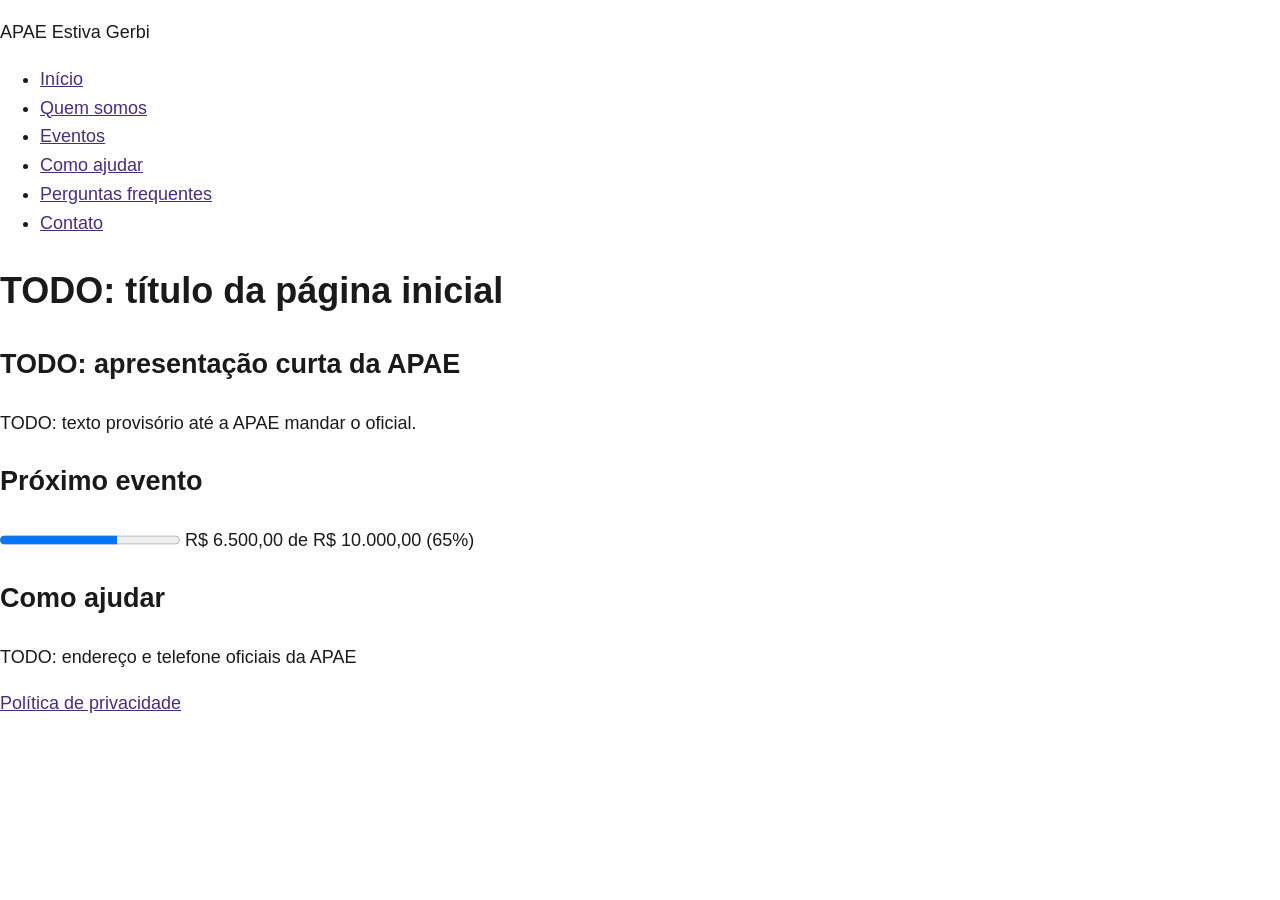
==== index.html @ 8faa41a1 "chore: cria esqueleto do site da APAE" ====
<!DOCTYPE html>
<!-- lang="pt-BR": diz ao navegador e ao leitor de tela que o texto está em português -->
<html lang="pt-BR">
<head>
  <meta charset="UTF-8">
  <!-- Faz o site se ajustar à largura do celular, em vez de aparecer "encolhido" -->
  <meta name="viewport" content="width=device-width, initial-scale=1.0">
  <title>APAE Estiva Gerbi</title>
  <meta name="description" content="Conheça a APAE de Estiva Gerbi, nossos eventos e como ajudar.">
  <link rel="stylesheet" href="css/estilo.css">
</head>
<body>
  <!-- header: topo do site, igual em todas as páginas -->
  <header>
    <!-- TODO: logo da APAE (só depois que a APAE autorizar o uso). Toda imagem precisa de alt. -->
    <p class="nome-site">APAE Estiva Gerbi</p>

    <!-- nav: menu principal. aria-label diz ao leitor de tela que menu é este -->
    <nav aria-label="Menu principal">
      <ul>
        <li><a href="index.html">Início</a></li>
        <li><a href="quem-somos.html">Quem somos</a></li>
        <li><a href="eventos.html">Eventos</a></li>
        <li><a href="como-ajudar.html">Como ajudar</a></li>
        <li><a href="perguntas-frequentes.html">Perguntas frequentes</a></li>
        <li><a href="contato.html">Contato</a></li>
      </ul>
    </nav>
  </header>

  <!-- main: o conteúdo principal da página (só pode existir um por página) -->
  <main>
    <!-- h1: o título principal. Só um por página; depois vêm h2, h3, em ordem -->
    <h1>TODO: título da página inicial</h1>

    <section>
      <h2>TODO: apresentação curta da APAE</h2>
      <p>TODO: texto provisório até a APAE mandar o oficial.</p>
    </section>

    <section>
      <h2>Próximo evento</h2>
      <!-- TODO: nome, data e local do próximo evento -->

      <!-- Barra de meta (RF047). <progress> desenha a barra sem JavaScript.
           O texto ao lado repete os valores para leitores de tela.
           Use valores FICTÍCIOS até a APAE passar uma meta real. -->
      <p>
        <progress value="6500" max="10000">65%</progress>
        R$ 6.500,00 de R$ 10.000,00 (65%)
      </p>
    </section>

    <section>
      <h2>Como ajudar</h2>
      <!-- TODO: botão grande para a página "Como ajudar" -->
    </section>
  </main>

  <!-- footer: rodapé, igual em todas as páginas -->
  <footer>
    <p>TODO: endereço e telefone oficiais da APAE</p>
    <p><a href="privacidade.html">Política de privacidade</a></p>
  </footer>

  <!-- defer: o script só roda depois que o HTML foi todo carregado -->
  <script src="js/principal.js" defer></script>
</body>
</html>
---- css/estilo.css ----
/* Estilo base do site da APAE.
   Pensado para idosos: letra grande, bom contraste e botões fáceis de tocar. */

/* Variáveis: definidas uma vez e usadas no arquivo todo.
   Para trocar uma cor, basta mudar aqui. */
:root {
  --cor-texto: #1a1a1a;     /* quase preto: contraste alto sobre o branco */
  --cor-fundo: #ffffff;
  --cor-destaque: #4a2c7a;  /* TODO: trocar pela cor oficial da APAE e conferir o contraste no Lighthouse */
  --letra-base: 18px;       /* nunca menos de 16 px em nenhum texto */
}

/* box-sizing: o tamanho de um elemento passa a incluir a borda e o espaçamento interno,
   o que torna as larguras mais previsíveis */
* {
  box-sizing: border-box;
}

body {
  margin: 0;
  font-family: Arial, Helvetica, sans-serif;
  font-size: var(--letra-base);
  line-height: 1.6;          /* espaço entre as linhas facilita a leitura */
  color: var(--cor-texto);
  background: var(--cor-fundo);
}

a {
  color: var(--cor-destaque);
}

/* Foco visível: quem navega só pelo teclado (Tab) precisa ver onde está */
a:focus-visible,
button:focus-visible {
  outline: 3px solid var(--cor-destaque);
  outline-offset: 2px;
}

/* Botões com pelo menos 48 px de altura: fáceis de tocar no celular */
button,
.botao {
  min-height: 48px;
  padding: 12px 20px;
  font-size: var(--letra-base);
}

/* TODO: estilos do header, do menu, das seções e do footer */
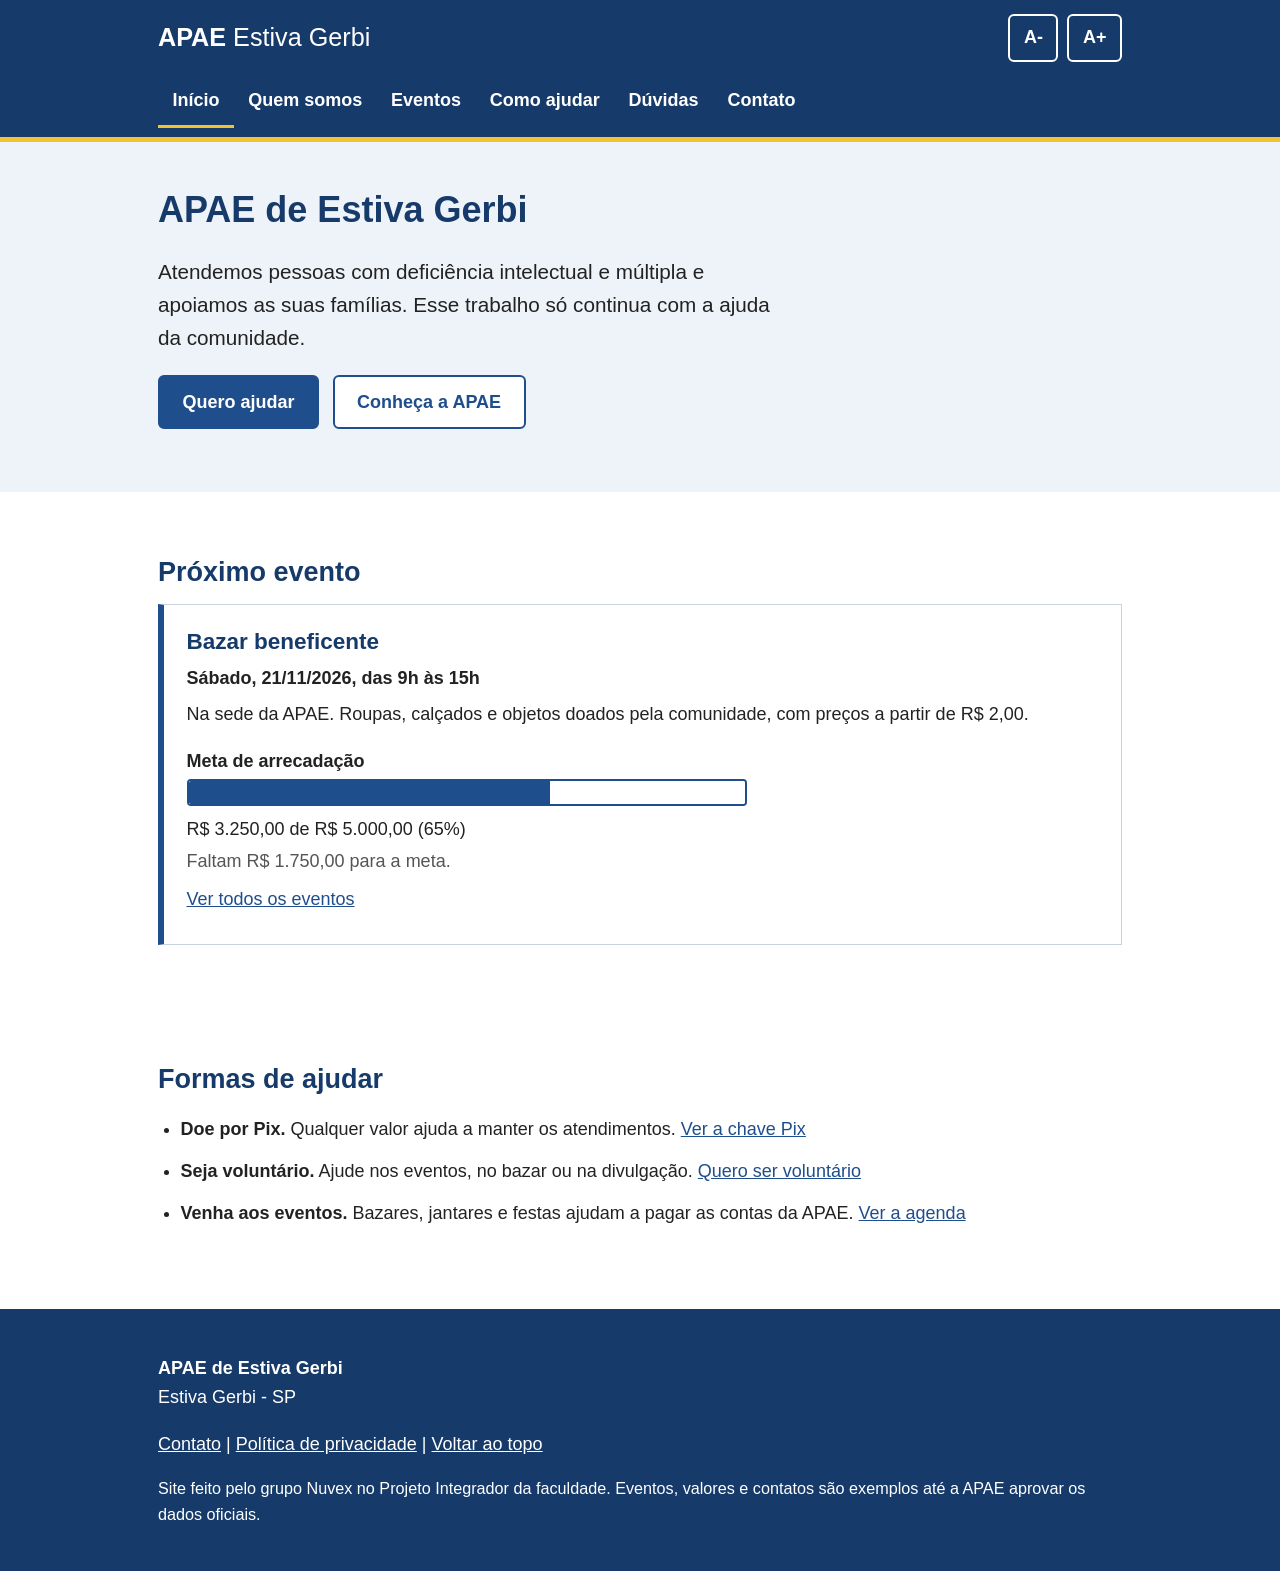
==== commit a3840a8c: "feat: cria páginas do site da APAE com barra de meta, Pix e voluntário" ====
--- a/index.html
+++ b/index.html
@@ -1,69 +1,86 @@
 <!DOCTYPE html>
-<!-- lang="pt-BR": diz ao navegador e ao leitor de tela que o texto está em português -->
 <html lang="pt-BR">
 <head>
   <meta charset="UTF-8">
-  <!-- Faz o site se ajustar à largura do celular, em vez de aparecer "encolhido" -->
   <meta name="viewport" content="width=device-width, initial-scale=1.0">
   <title>APAE Estiva Gerbi</title>
-  <meta name="description" content="Conheça a APAE de Estiva Gerbi, nossos eventos e como ajudar.">
+  <meta name="description" content="APAE de Estiva Gerbi: conheça o nosso trabalho, os próximos eventos e como ajudar.">
   <link rel="stylesheet" href="css/estilo.css">
 </head>
 <body>
-  <!-- header: topo do site, igual em todas as páginas -->
-  <header>
-    <!-- TODO: logo da APAE (só depois que a APAE autorizar o uso). Toda imagem precisa de alt. -->
-    <p class="nome-site">APAE Estiva Gerbi</p>
+  <a class="pular" href="#conteudo">Pular para o conteúdo</a>
 
-    <!-- nav: menu principal. aria-label diz ao leitor de tela que menu é este -->
+  <header class="topo" id="topo">
+    <div class="topo-linha">
+      <a class="nome-site" href="index.html">APAE <span>Estiva Gerbi</span></a>
+
+      <!-- Só aparecem se o JavaScript estiver funcionando -->
+      <div class="letra" id="controle-letra" hidden>
+        <button type="button" id="diminuir-letra" aria-label="Diminuir a letra">A-</button>
+        <button type="button" id="aumentar-letra" aria-label="Aumentar a letra">A+</button>
+      </div>
+      <button type="button" class="botao-menu" id="botao-menu" aria-expanded="false" aria-controls="menu" hidden>Menu</button>
+    </div>
+
     <nav aria-label="Menu principal">
-      <ul>
-        <li><a href="index.html">Início</a></li>
+      <ul class="menu" id="menu">
+        <li><a href="index.html" aria-current="page">Início</a></li>
         <li><a href="quem-somos.html">Quem somos</a></li>
         <li><a href="eventos.html">Eventos</a></li>
         <li><a href="como-ajudar.html">Como ajudar</a></li>
-        <li><a href="perguntas-frequentes.html">Perguntas frequentes</a></li>
+        <li><a href="perguntas-frequentes.html">Dúvidas</a></li>
         <li><a href="contato.html">Contato</a></li>
       </ul>
     </nav>
   </header>
 
-  <!-- main: o conteúdo principal da página (só pode existir um por página) -->
-  <main>
-    <!-- h1: o título principal. Só um por página; depois vêm h2, h3, em ordem -->
-    <h1>TODO: título da página inicial</h1>
-
-    <section>
-      <h2>TODO: apresentação curta da APAE</h2>
-      <p>TODO: texto provisório até a APAE mandar o oficial.</p>
+  <main id="conteudo">
+    <section class="abertura">
+      <div class="conteiner">
+        <h1>APAE de Estiva Gerbi</h1>
+        <p class="chamada">Atendemos pessoas com deficiência intelectual e múltipla e apoiamos as suas famílias. Esse trabalho só continua com a ajuda da comunidade.</p>
+        <p class="botoes">
+          <a class="botao" href="como-ajudar.html">Quero ajudar</a>
+          <a class="botao botao-claro" href="quem-somos.html">Conheça a APAE</a>
+        </p>
+      </div>
     </section>
 
-    <section>
+    <section class="conteiner secao">
       <h2>Próximo evento</h2>
-      <!-- TODO: nome, data e local do próximo evento -->
-
-      <!-- Barra de meta (RF047). <progress> desenha a barra sem JavaScript.
-           O texto ao lado repete os valores para leitores de tela.
-           Use valores FICTÍCIOS até a APAE passar uma meta real. -->
-      <p>
-        <progress value="6500" max="10000">65%</progress>
-        R$ 6.500,00 de R$ 10.000,00 (65%)
-      </p>
+      <article class="evento">
+        <h3>Bazar beneficente</h3>
+        <p class="evento-data">Sábado, 21/11/2026, das 9h às 15h</p>
+        <p>Na sede da APAE. Roupas, calçados e objetos doados pela comunidade, com preços a partir de R$ 2,00.</p>
+        <div class="meta" data-arrecadado="325000" data-meta="500000">
+          <p class="meta-titulo">Meta de arrecadação</p>
+          <progress value="3250" max="5000" aria-label="Arrecadação: Bazar beneficente">65%</progress>
+          <p class="meta-texto">R$ 3.250,00 de R$ 5.000,00 (65%)</p>
+          <p class="meta-falta">Faltam R$ 1.750,00 para a meta.</p>
+        </div>
+        <p><a href="eventos.html">Ver todos os eventos</a></p>
+      </article>
     </section>
 
-    <section>
-      <h2>Como ajudar</h2>
-      <!-- TODO: botão grande para a página "Como ajudar" -->
+    <section class="conteiner secao">
+      <h2>Formas de ajudar</h2>
+      <ul class="lista-ajuda">
+        <li><strong>Doe por Pix.</strong> Qualquer valor ajuda a manter os atendimentos. <a href="como-ajudar.html#pix">Ver a chave Pix</a></li>
+        <li><strong>Seja voluntário.</strong> Ajude nos eventos, no bazar ou na divulgação. <a href="como-ajudar.html#voluntario">Quero ser voluntário</a></li>
+        <li><strong>Venha aos eventos.</strong> Bazares, jantares e festas ajudam a pagar as contas da APAE. <a href="eventos.html">Ver a agenda</a></li>
+      </ul>
     </section>
   </main>
 
-  <!-- footer: rodapé, igual em todas as páginas -->
-  <footer>
-    <p>TODO: endereço e telefone oficiais da APAE</p>
-    <p><a href="privacidade.html">Política de privacidade</a></p>
+  <footer class="rodape">
+    <div class="conteiner">
+      <p><strong>APAE de Estiva Gerbi</strong><br>Estiva Gerbi - SP</p>
+      <p><a href="contato.html">Contato</a> | <a href="privacidade.html">Política de privacidade</a> | <a href="#topo">Voltar ao topo</a></p>
+      <p class="pequeno">Site feito pelo grupo Nuvex no Projeto Integrador da faculdade. Eventos, valores e contatos são exemplos até a APAE aprovar os dados oficiais.</p>
+    </div>
   </footer>
 
-  <!-- defer: o script só roda depois que o HTML foi todo carregado -->
   <script src="js/principal.js" defer></script>
+  <script src="js/eventos.js" defer></script>
 </body>
 </html>
--- a/css/estilo.css
+++ b/css/estilo.css
@@ -1,47 +1,517 @@
-/* Estilo base do site da APAE.
-   Pensado para idosos: letra grande, bom contraste e botões fáceis de tocar. */
-
-/* Variáveis: definidas uma vez e usadas no arquivo todo.
-   Para trocar uma cor, basta mudar aqui. */
+/* Estilo do site da APAE.
+   Público com muitos idosos: letra grande, bom contraste e botões fáceis de tocar. */
+
 :root {
-  --cor-texto: #1a1a1a;     /* quase preto: contraste alto sobre o branco */
-  --cor-fundo: #ffffff;
-  --cor-destaque: #4a2c7a;  /* TODO: trocar pela cor oficial da APAE e conferir o contraste no Lighthouse */
-  --letra-base: 18px;       /* nunca menos de 16 px em nenhum texto */
-}
-
-/* box-sizing: o tamanho de um elemento passa a incluir a borda e o espaçamento interno,
-   o que torna as larguras mais previsíveis */
+  --texto: #222;
+  --texto-suave: #555;
+  --fundo: #fff;
+  --fundo-claro: #eef3f9;
+  --azul: #1f4e8c;
+  --azul-escuro: #163a69;
+  --amarelo: #f2c230;
+  --verde: #2e7d32;
+  --vermelho: #b3261e;
+  --borda: #c9d3e0;
+}
+
+/* Sem isso, display: flex/block do CSS ganharia do atributo hidden */
+[hidden] {
+  display: none !important;
+}
+
 * {
   box-sizing: border-box;
+}
+
+/* 112,5% = 18px. Os botões A+ e A- mudam esse valor e tudo em rem acompanha */
+html {
+  font-size: 112.5%;
 }
 
 body {
   margin: 0;
   font-family: Arial, Helvetica, sans-serif;
-  font-size: var(--letra-base);
-  line-height: 1.6;          /* espaço entre as linhas facilita a leitura */
-  color: var(--cor-texto);
-  background: var(--cor-fundo);
+  font-size: 1rem;
+  line-height: 1.6;
+  color: var(--texto);
+  background: var(--fundo);
+}
+
+h1,
+h2,
+h3 {
+  line-height: 1.3;
+  color: var(--azul-escuro);
+}
+
+h1 {
+  font-size: 2rem;
+  margin: 0 0 1rem;
+}
+
+h2 {
+  font-size: 1.5rem;
+  margin: 2rem 0 0.75rem;
+}
+
+h3 {
+  font-size: 1.25rem;
+  margin: 0 0 0.25rem;
 }
 
 a {
-  color: var(--cor-destaque);
-}
-
-/* Foco visível: quem navega só pelo teclado (Tab) precisa ver onde está */
+  color: var(--azul);
+}
+
+a:hover {
+  color: var(--azul-escuro);
+}
+
+/* Contorno para quem navega pelo teclado (Tab) */
 a:focus-visible,
-button:focus-visible {
-  outline: 3px solid var(--cor-destaque);
+button:focus-visible,
+input:focus-visible,
+select:focus-visible,
+textarea:focus-visible,
+summary:focus-visible {
+  outline: 3px solid var(--azul);
   outline-offset: 2px;
 }
 
-/* Botões com pelo menos 48 px de altura: fáceis de tocar no celular */
-button,
+.conteiner {
+  max-width: 1000px;
+  margin: 0 auto;
+  padding: 0 1rem;
+}
+
+.secao {
+  padding-top: 1.5rem;
+  padding-bottom: 1.5rem;
+}
+
+/* Deixa o texto corrido numa largura confortável de ler */
+.texto {
+  max-width: 760px;
+}
+
+/* Link "Pular para o conteúdo": fica escondido até receber o foco do teclado */
+.pular {
+  position: absolute;
+  left: -9999px;
+}
+
+.pular:focus {
+  left: 1rem;
+  top: 1rem;
+  z-index: 10;
+  padding: 0.5rem 1rem;
+  background: var(--fundo);
+}
+
+/* ---------- Topo e menu ---------- */
+
+.topo {
+  background: var(--azul-escuro);
+  border-bottom: 5px solid var(--amarelo);
+}
+
+.topo-linha {
+  display: flex;
+  flex-wrap: wrap;
+  align-items: center;
+  gap: 0.5rem;
+  max-width: 1000px;
+  margin: 0 auto;
+  padding: 0.75rem 1rem;
+}
+
+.nome-site {
+  margin-right: auto;
+  font-size: 1.4rem;
+  font-weight: bold;
+  color: #fff;
+  text-decoration: none;
+}
+
+.nome-site span {
+  font-weight: normal;
+}
+
+.nome-site:hover {
+  color: #fff;
+}
+
+.letra {
+  display: flex;
+  gap: 0.5rem;
+}
+
+.letra button,
+.botao-menu {
+  min-width: 48px;
+  min-height: 48px;
+  padding: 0.25rem 0.75rem;
+  font-family: inherit;
+  font-size: 1rem;
+  font-weight: bold;
+  color: #fff;
+  background: transparent;
+  border: 2px solid #fff;
+  border-radius: 6px;
+  cursor: pointer;
+}
+
+.letra button:disabled {
+  opacity: 0.5;
+  cursor: default;
+}
+
+.topo button:focus-visible,
+.topo a:focus-visible {
+  outline-color: var(--amarelo);
+}
+
+.menu {
+  display: flex;
+  flex-wrap: wrap;
+  max-width: 1000px;
+  margin: 0 auto;
+  padding: 0 1rem 0.5rem;
+  list-style: none;
+}
+
+.menu a {
+  display: block;
+  padding: 0.6rem 0.8rem;
+  color: #fff;
+  font-weight: bold;
+  text-decoration: none;
+  border-bottom: 3px solid transparent;
+}
+
+.menu a:hover {
+  border-bottom-color: #fff;
+}
+
+.menu a[aria-current="page"] {
+  border-bottom-color: var(--amarelo);
+}
+
+/* No celular o menu vira uma lista que abre no botão "Menu".
+   A classe .js só existe se o JavaScript rodou; sem JS o menu fica sempre aberto. */
+@media (max-width: 760px) {
+  /* nome numa linha; A-, A+ e Menu na linha de baixo */
+  .nome-site {
+    flex-basis: 100%;
+  }
+
+  .botao-menu {
+    margin-left: auto;
+  }
+
+  .js .menu {
+    display: none;
+    flex-direction: column;
+  }
+
+  .js .menu.aberto {
+    display: flex;
+  }
+}
+
+@media (min-width: 761px) {
+  .botao-menu {
+    display: none !important;
+  }
+}
+
+/* ---------- Página inicial ---------- */
+
+.abertura {
+  padding: 2.5rem 0;
+  background: var(--fundo-claro);
+}
+
+.chamada {
+  max-width: 640px;
+  font-size: 1.15rem;
+}
+
+.botoes {
+  display: flex;
+  flex-wrap: wrap;
+  gap: 0.75rem;
+}
+
+.lista-ajuda {
+  padding-left: 1.25rem;
+}
+
+.lista-ajuda li {
+  margin-bottom: 0.75rem;
+}
+
+/* ---------- Botões ---------- */
+
 .botao {
+  display: inline-block;
   min-height: 48px;
-  padding: 12px 20px;
-  font-size: var(--letra-base);
-}
-
-/* TODO: estilos do header, do menu, das seções e do footer */
+  padding: 0.6rem 1.25rem;
+  font-family: inherit;
+  font-size: 1rem;
+  font-weight: bold;
+  color: #fff;
+  text-decoration: none;
+  background: var(--azul);
+  border: 2px solid var(--azul);
+  border-radius: 6px;
+  cursor: pointer;
+}
+
+.botao:hover {
+  color: #fff;
+  background: var(--azul-escuro);
+}
+
+.botao-claro {
+  color: var(--azul);
+  background: #fff;
+}
+
+.botao-claro:hover {
+  color: var(--azul-escuro);
+  background: #fff;
+}
+
+/* ---------- Eventos e barra de meta ---------- */
+
+.evento {
+  margin-bottom: 1.5rem;
+  padding: 1.25rem;
+  border: 1px solid var(--borda);
+  border-left: 6px solid var(--azul);
+}
+
+.evento p {
+  margin: 0.4rem 0;
+}
+
+.evento-data {
+  font-weight: bold;
+}
+
+.meta {
+  margin: 1rem 0 0.5rem;
+  max-width: 560px;
+}
+
+.meta p {
+  margin: 0.2rem 0;
+}
+
+.meta-titulo {
+  font-weight: bold;
+}
+
+.meta progress {
+  width: 100%;
+  height: 1.5rem;
+  appearance: none;
+  -webkit-appearance: none;
+  border: 2px solid var(--azul);
+  border-radius: 4px;
+  background: #fff;
+  overflow: hidden;
+}
+
+/* A barra precisa de regras separadas para Chrome/Edge (webkit) e Firefox (moz) */
+.meta progress::-webkit-progress-bar {
+  background: #fff;
+}
+
+.meta progress::-webkit-progress-value {
+  background: var(--azul);
+}
+
+.meta progress::-moz-progress-bar {
+  background: var(--azul);
+}
+
+.meta-atingida progress {
+  border-color: var(--verde);
+}
+
+.meta-atingida progress::-webkit-progress-value {
+  background: var(--verde);
+}
+
+.meta-atingida progress::-moz-progress-bar {
+  background: var(--verde);
+}
+
+.meta-falta {
+  color: var(--texto-suave);
+}
+
+.meta-atingida .meta-falta {
+  font-weight: bold;
+  color: var(--verde);
+}
+
+/* ---------- Como ajudar ---------- */
+
+.caixa-pix {
+  padding: 1rem 1.25rem;
+  background: var(--fundo-claro);
+  border-radius: 6px;
+}
+
+.caixa-pix p {
+  margin: 0.4rem 0;
+}
+
+.chave {
+  display: inline-block;
+  padding: 0.3rem 0.5rem;
+  font-size: 1rem;
+  background: #fff;
+  border: 1px solid var(--borda);
+  word-break: break-all;
+}
+
+.aviso {
+  min-height: 1.6em;
+  font-weight: bold;
+  color: var(--verde);
+}
+
+.resultado {
+  font-size: 1.15rem;
+  font-weight: bold;
+}
+
+.nota {
+  color: var(--texto-suave);
+}
+
+.em-breve {
+  padding: 0.75rem 1rem;
+  color: var(--texto-suave);
+  background: var(--fundo-claro);
+  border-left: 4px solid var(--borda);
+}
+
+/* ---------- Formulários ---------- */
+
+.formulario {
+  display: grid;
+  gap: 1rem;
+  max-width: 520px;
+  margin-bottom: 1rem;
+}
+
+.campo label,
+.campo legend {
+  display: block;
+  margin-bottom: 0.25rem;
+  font-weight: bold;
+}
+
+input[type="text"],
+select,
+textarea {
+  width: 100%;
+  min-height: 48px;
+  padding: 0.5rem 0.75rem;
+  font-family: inherit;
+  font-size: 1rem;
+  color: var(--texto);
+  background: #fff;
+  border: 2px solid #767676;
+  border-radius: 6px;
+}
+
+fieldset {
+  margin: 0;
+  padding: 0.5rem 1rem 0.75rem;
+  border: 2px solid var(--borda);
+  border-radius: 6px;
+}
+
+.campo .opcao {
+  display: flex;
+  align-items: center;
+  gap: 0.5rem;
+  min-height: 40px;
+  font-weight: normal;
+}
+
+.opcao input {
+  width: 1.2rem;
+  height: 1.2rem;
+}
+
+[aria-invalid="true"] {
+  border-color: var(--vermelho);
+}
+
+.erro {
+  margin: 0.25rem 0 0;
+  font-weight: bold;
+  color: var(--vermelho);
+}
+
+.erro:empty {
+  display: none;
+}
+
+/* ---------- Perguntas frequentes ---------- */
+
+details {
+  margin-bottom: 0.75rem;
+  padding: 0 1rem;
+  border: 1px solid var(--borda);
+  border-radius: 6px;
+}
+
+summary {
+  padding: 0.75rem 0;
+  font-weight: bold;
+  cursor: pointer;
+}
+
+details[open] summary {
+  color: var(--azul-escuro);
+}
+
+/* ---------- Contato ---------- */
+
+.contatos dt {
+  margin-top: 1rem;
+  font-weight: bold;
+}
+
+.contatos dd {
+  margin: 0;
+}
+
+/* ---------- Rodapé ---------- */
+
+.rodape {
+  margin-top: 2rem;
+  padding: 1.5rem 0;
+  color: #fff;
+  background: var(--azul-escuro);
+}
+
+.rodape a {
+  color: #fff;
+}
+
+.rodape a:focus-visible {
+  outline-color: var(--amarelo);
+}
+
+.pequeno {
+  font-size: 0.9rem;
+}
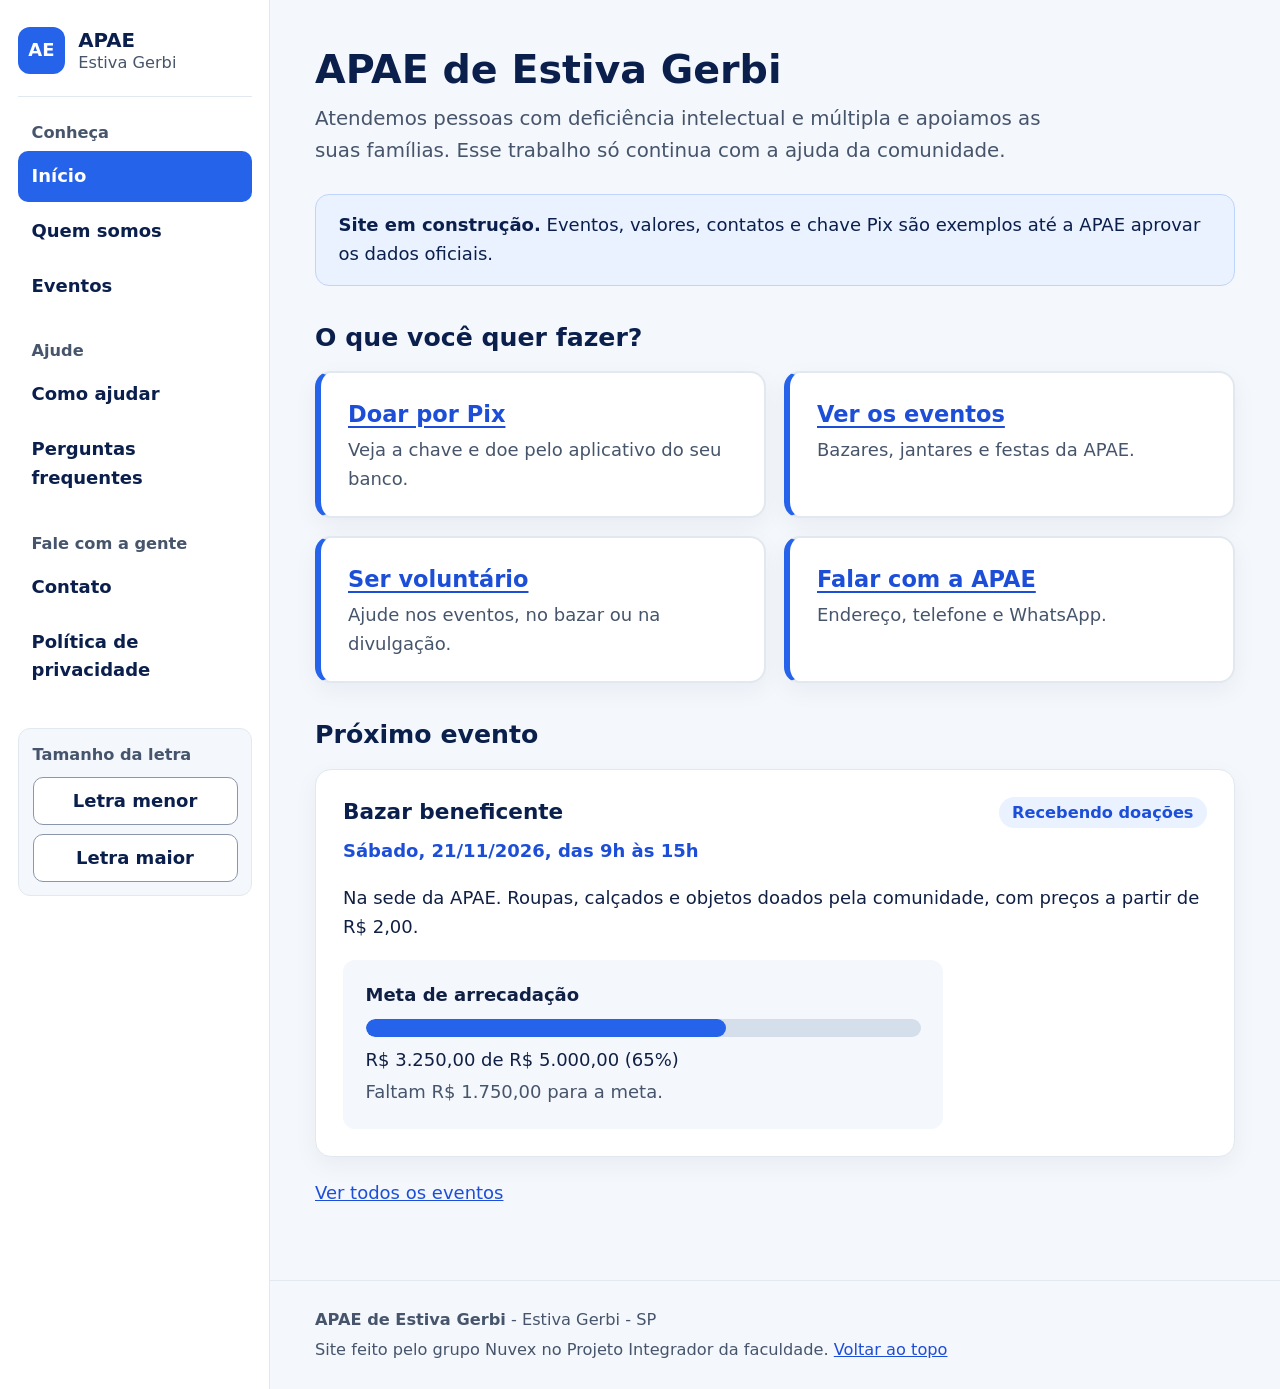
==== commit 304c1fc7: "feat: aplica visual com barra lateral e melhora a usabilidade do site - barra lateral clara com menu" ====
--- a/index.html
+++ b/index.html
@@ -7,78 +7,112 @@
   <meta name="description" content="APAE de Estiva Gerbi: conheça o nosso trabalho, os próximos eventos e como ajudar.">
   <link rel="stylesheet" href="css/estilo.css">
 </head>
-<body>
+<body id="topo">
   <a class="pular" href="#conteudo">Pular para o conteúdo</a>
 
-  <header class="topo" id="topo">
-    <div class="topo-linha">
-      <a class="nome-site" href="index.html">APAE <span>Estiva Gerbi</span></a>
+  <div class="app">
+    <aside class="barra-lateral">
+      <div class="barra-topo">
+        <a class="marca" href="index.html">
+          <span class="marca-simbolo" aria-hidden="true">AE</span>
+          <span class="marca-nome">APAE<small>Estiva Gerbi</small></span>
+        </a>
+        <button type="button" class="botao-menu" id="botao-menu" aria-expanded="false" aria-controls="menu" hidden><span class="icone-menu" aria-hidden="true"></span> Menu</button>
+      </div>
 
-      <!-- Só aparecem se o JavaScript estiver funcionando -->
-      <div class="letra" id="controle-letra" hidden>
-        <button type="button" id="diminuir-letra" aria-label="Diminuir a letra">A-</button>
-        <button type="button" id="aumentar-letra" aria-label="Aumentar a letra">A+</button>
-      </div>
-      <button type="button" class="botao-menu" id="botao-menu" aria-expanded="false" aria-controls="menu" hidden>Menu</button>
+      <nav class="menu" id="menu" aria-label="Menu principal">
+        <p class="grupo">Conheça</p>
+        <ul>
+          <li><a href="index.html" aria-current="page">Início</a></li>
+          <li><a href="quem-somos.html">Quem somos</a></li>
+          <li><a href="eventos.html">Eventos</a></li>
+        </ul>
+        <p class="grupo">Ajude</p>
+        <ul>
+          <li><a href="como-ajudar.html">Como ajudar</a></li>
+          <li><a href="perguntas-frequentes.html">Perguntas frequentes</a></li>
+        </ul>
+        <p class="grupo">Fale com a gente</p>
+        <ul>
+          <li><a href="contato.html">Contato</a></li>
+          <li><a href="privacidade.html">Política de privacidade</a></li>
+        </ul>
+
+        <!-- Só aparece se o JavaScript estiver funcionando -->
+        <div class="letra" id="controle-letra" hidden>
+          <p>Tamanho da letra</p>
+          <div>
+            <button type="button" id="diminuir-letra">Letra menor</button>
+            <button type="button" id="aumentar-letra">Letra maior</button>
+          </div>
+        </div>
+      </nav>
+    </aside>
+
+    <div class="area">
+      <main id="conteudo">
+        <h1>APAE de Estiva Gerbi</h1>
+        <p class="resumo">Atendemos pessoas com deficiência intelectual e múltipla e apoiamos as suas famílias. Esse trabalho só continua com a ajuda da comunidade.</p>
+
+        <p class="banner" role="note"><strong>Site em construção.</strong> Eventos, valores, contatos e chave Pix são exemplos até a APAE aprovar os dados oficiais.</p>
+
+        <section>
+          <h2>O que você quer fazer?</h2>
+          <!-- O cartão inteiro é o link: área grande para tocar no celular -->
+          <ul class="atalhos">
+            <li>
+              <a class="atalho" href="como-ajudar.html#pix">
+                <strong>Doar por Pix</strong>
+                <span>Veja a chave e doe pelo aplicativo do seu banco.</span>
+              </a>
+            </li>
+            <li>
+              <a class="atalho" href="eventos.html">
+                <strong>Ver os eventos</strong>
+                <span>Bazares, jantares e festas da APAE.</span>
+              </a>
+            </li>
+            <li>
+              <a class="atalho" href="como-ajudar.html#voluntario">
+                <strong>Ser voluntário</strong>
+                <span>Ajude nos eventos, no bazar ou na divulgação.</span>
+              </a>
+            </li>
+            <li>
+              <a class="atalho" href="contato.html">
+                <strong>Falar com a APAE</strong>
+                <span>Endereço, telefone e WhatsApp.</span>
+              </a>
+            </li>
+          </ul>
+        </section>
+
+        <section>
+          <h2>Próximo evento</h2>
+          <article class="cartao">
+            <div class="cartao-cabecalho">
+              <h3>Bazar beneficente</h3>
+              <span class="selo ">Recebendo doações</span>
+            </div>
+            <p class="evento-data">Sábado, 21/11/2026, das 9h às 15h</p>
+            <p>Na sede da APAE. Roupas, calçados e objetos doados pela comunidade, com preços a partir de R$ 2,00.</p>
+            <div class="meta" data-arrecadado="325000" data-meta="500000">
+              <p class="meta-titulo">Meta de arrecadação</p>
+              <progress value="3250" max="5000" aria-label="Arrecadação: Bazar beneficente">65%</progress>
+              <p class="meta-texto">R$ 3.250,00 de R$ 5.000,00 (65%)</p>
+              <p class="meta-falta">Faltam R$ 1.750,00 para a meta.</p>
+            </div>
+          </article>
+          <p><a href="eventos.html">Ver todos os eventos</a></p>
+        </section>
+      </main>
+
+      <footer class="rodape">
+        <p><strong>APAE de Estiva Gerbi</strong> - Estiva Gerbi - SP</p>
+        <p>Site feito pelo grupo Nuvex no Projeto Integrador da faculdade. <a href="#topo">Voltar ao topo</a></p>
+      </footer>
     </div>
-
-    <nav aria-label="Menu principal">
-      <ul class="menu" id="menu">
-        <li><a href="index.html" aria-current="page">Início</a></li>
-        <li><a href="quem-somos.html">Quem somos</a></li>
-        <li><a href="eventos.html">Eventos</a></li>
-        <li><a href="como-ajudar.html">Como ajudar</a></li>
-        <li><a href="perguntas-frequentes.html">Dúvidas</a></li>
-        <li><a href="contato.html">Contato</a></li>
-      </ul>
-    </nav>
-  </header>
-
-  <main id="conteudo">
-    <section class="abertura">
-      <div class="conteiner">
-        <h1>APAE de Estiva Gerbi</h1>
-        <p class="chamada">Atendemos pessoas com deficiência intelectual e múltipla e apoiamos as suas famílias. Esse trabalho só continua com a ajuda da comunidade.</p>
-        <p class="botoes">
-          <a class="botao" href="como-ajudar.html">Quero ajudar</a>
-          <a class="botao botao-claro" href="quem-somos.html">Conheça a APAE</a>
-        </p>
-      </div>
-    </section>
-
-    <section class="conteiner secao">
-      <h2>Próximo evento</h2>
-      <article class="evento">
-        <h3>Bazar beneficente</h3>
-        <p class="evento-data">Sábado, 21/11/2026, das 9h às 15h</p>
-        <p>Na sede da APAE. Roupas, calçados e objetos doados pela comunidade, com preços a partir de R$ 2,00.</p>
-        <div class="meta" data-arrecadado="325000" data-meta="500000">
-          <p class="meta-titulo">Meta de arrecadação</p>
-          <progress value="3250" max="5000" aria-label="Arrecadação: Bazar beneficente">65%</progress>
-          <p class="meta-texto">R$ 3.250,00 de R$ 5.000,00 (65%)</p>
-          <p class="meta-falta">Faltam R$ 1.750,00 para a meta.</p>
-        </div>
-        <p><a href="eventos.html">Ver todos os eventos</a></p>
-      </article>
-    </section>
-
-    <section class="conteiner secao">
-      <h2>Formas de ajudar</h2>
-      <ul class="lista-ajuda">
-        <li><strong>Doe por Pix.</strong> Qualquer valor ajuda a manter os atendimentos. <a href="como-ajudar.html#pix">Ver a chave Pix</a></li>
-        <li><strong>Seja voluntário.</strong> Ajude nos eventos, no bazar ou na divulgação. <a href="como-ajudar.html#voluntario">Quero ser voluntário</a></li>
-        <li><strong>Venha aos eventos.</strong> Bazares, jantares e festas ajudam a pagar as contas da APAE. <a href="eventos.html">Ver a agenda</a></li>
-      </ul>
-    </section>
-  </main>
-
-  <footer class="rodape">
-    <div class="conteiner">
-      <p><strong>APAE de Estiva Gerbi</strong><br>Estiva Gerbi - SP</p>
-      <p><a href="contato.html">Contato</a> | <a href="privacidade.html">Política de privacidade</a> | <a href="#topo">Voltar ao topo</a></p>
-      <p class="pequeno">Site feito pelo grupo Nuvex no Projeto Integrador da faculdade. Eventos, valores e contatos são exemplos até a APAE aprovar os dados oficiais.</p>
-    </div>
-  </footer>
+  </div>
 
   <script src="js/principal.js" defer></script>
   <script src="js/eventos.js" defer></script>
--- a/css/estilo.css
+++ b/css/estilo.css
@@ -1,17 +1,26 @@
 /* Estilo do site da APAE.
-   Público com muitos idosos: letra grande, bom contraste e botões fáceis de tocar. */
+   Layout com barra lateral clara, cartões e banner, em tons de azul.
+   Público com muitos idosos e pessoas que usam pouco a internet:
+   letra grande, bom contraste, nada em maiúsculas e áreas grandes para tocar. */
 
 :root {
-  --texto: #222;
-  --texto-suave: #555;
-  --fundo: #fff;
-  --fundo-claro: #eef3f9;
-  --azul: #1f4e8c;
-  --azul-escuro: #163a69;
-  --amarelo: #f2c230;
-  --verde: #2e7d32;
-  --vermelho: #b3261e;
-  --borda: #c9d3e0;
+  --azul: #2563eb;
+  --azul-escuro: #1d4ed8;
+  --azul-claro: #eaf2ff;
+  --azul-borda: #bfd4fb;
+  --marinho: #0b1f4d;
+  --fundo: #f4f7fc;
+  --branco: #ffffff;
+  --borda: #e2e8f0;
+  --borda-campo: #8a97ab;
+  --texto: #102044;
+  --texto-suave: #46556b;
+  --verde: #027a48;
+  --verde-fundo: #ecfdf3;
+  --vermelho: #b42318;
+  --raio: 16px;
+  --sombra: 0 8px 24px rgba(15, 23, 42, 0.05);
+  --largura-lateral: 270px;
 }
 
 /* Sem isso, display: flex/block do CSS ganharia do atributo hidden */
@@ -23,14 +32,15 @@
   box-sizing: border-box;
 }
 
-/* 112,5% = 18px. Os botões A+ e A- mudam esse valor e tudo em rem acompanha */
+/* 112,5% = 18px. Os botões "Letra maior" e "Letra menor" mudam esse valor
+   e tudo o que está em rem acompanha */
 html {
   font-size: 112.5%;
 }
 
 body {
   margin: 0;
-  font-family: Arial, Helvetica, sans-serif;
+  font-family: "Segoe UI", system-ui, -apple-system, Arial, sans-serif;
   font-size: 1rem;
   line-height: 1.6;
   color: var(--texto);
@@ -40,58 +50,37 @@
 h1,
 h2,
 h3 {
-  line-height: 1.3;
+  line-height: 1.25;
+  color: var(--marinho);
+}
+
+h1 {
+  margin: 0 0 0.5rem;
+  font-size: 2.2rem;
+}
+
+h2 {
+  margin: 2rem 0 1rem;
+  font-size: 1.4rem;
+}
+
+h3 {
+  margin: 0;
+  font-size: 1.2rem;
+}
+
+a {
   color: var(--azul-escuro);
 }
 
-h1 {
-  font-size: 2rem;
-  margin: 0 0 1rem;
-}
-
-h2 {
-  font-size: 1.5rem;
-  margin: 2rem 0 0.75rem;
-}
-
-h3 {
-  font-size: 1.25rem;
-  margin: 0 0 0.25rem;
-}
-
-a {
-  color: var(--azul);
-}
-
 a:hover {
-  color: var(--azul-escuro);
+  color: var(--marinho);
 }
 
 /* Contorno para quem navega pelo teclado (Tab) */
-a:focus-visible,
-button:focus-visible,
-input:focus-visible,
-select:focus-visible,
-textarea:focus-visible,
-summary:focus-visible {
+:focus-visible {
   outline: 3px solid var(--azul);
   outline-offset: 2px;
-}
-
-.conteiner {
-  max-width: 1000px;
-  margin: 0 auto;
-  padding: 0 1rem;
-}
-
-.secao {
-  padding-top: 1.5rem;
-  padding-bottom: 1.5rem;
-}
-
-/* Deixa o texto corrido numa largura confortável de ler */
-.texto {
-  max-width: 760px;
 }
 
 /* Link "Pular para o conteúdo": fica escondido até receber o foco do teclado */
@@ -105,150 +94,319 @@
   top: 1rem;
   z-index: 10;
   padding: 0.5rem 1rem;
+  color: #fff;
+  background: var(--marinho);
+  border-radius: 8px;
+}
+
+/* ---------- Estrutura: barra lateral + área principal ---------- */
+
+/* O fundo branco do lado esquerdo (com a linha da borda) faz a barra lateral
+   "continuar" até o fim da página, mesmo quando o conteúdo é mais comprido que a tela */
+.app {
+  display: flex;
+  min-height: 100vh;
+  background: linear-gradient(90deg,
+    var(--branco) calc(var(--largura-lateral) - 1px),
+    var(--borda) calc(var(--largura-lateral) - 1px),
+    var(--borda) var(--largura-lateral),
+    var(--fundo) var(--largura-lateral));
+}
+
+.barra-lateral {
+  display: flex;
+  flex-direction: column;
+  flex: none;
+  width: var(--largura-lateral);
+  padding: 1.5rem 1rem;
+}
+
+/* Só fica parada na tela se a tela for alta o bastante para mostrar
+   o menu inteiro. Em notebook com tela baixa, ela rola junto com a página,
+   para os botões de letra nunca ficarem escondidos. */
+@media (min-width: 901px) and (min-height: 860px) {
+  .barra-lateral {
+    position: sticky;
+    top: 0;
+    height: 100vh;
+  }
+
+  .letra {
+    margin-top: auto;
+  }
+}
+
+.area {
+  display: flex;
+  flex-direction: column;
+  flex: 1;
+  min-width: 0;
+}
+
+main {
+  flex: 1;
+  width: 100%;
+  max-width: 1150px;
+  padding: 2.5rem 2.5rem 3rem;
+}
+
+/* ---------- Barra lateral ---------- */
+
+.barra-topo {
+  display: flex;
+  align-items: center;
+  justify-content: space-between;
+  gap: 0.5rem;
+  padding-bottom: 1.25rem;
+  border-bottom: 1px solid var(--borda);
+}
+
+.marca {
+  display: flex;
+  align-items: center;
+  gap: 0.75rem;
+  color: var(--marinho);
+  text-decoration: none;
+}
+
+.marca-simbolo {
+  display: flex;
+  align-items: center;
+  justify-content: center;
+  width: 2.6rem;
+  height: 2.6rem;
+  font-weight: bold;
+  color: #fff;
+  background: var(--azul);
+  border-radius: 12px;
+}
+
+.marca-nome {
+  display: flex;
+  flex-direction: column;
+  font-size: 1.1rem;
+  font-weight: bold;
+  line-height: 1.2;
+}
+
+.marca-nome small {
+  font-size: 0.9rem;
+  font-weight: normal;
+  color: var(--texto-suave);
+}
+
+.menu {
+  display: flex;
+  flex-direction: column;
+  flex: 1;
+}
+
+.menu .grupo {
+  margin: 1.25rem 0.75rem 0.3rem;
+  font-size: 0.9rem;
+  font-weight: bold;
+  color: var(--texto-suave);
+}
+
+.menu ul {
+  margin: 0;
+  padding: 0;
+  list-style: none;
+}
+
+.menu a {
+  display: block;
+  margin-bottom: 0.25rem;
+  padding: 0.6rem 0.75rem;
+  font-weight: 600;
+  color: var(--marinho);
+  text-decoration: none;
+  border-radius: 10px;
+}
+
+.menu a:hover {
+  background: var(--azul-claro);
+}
+
+/* Página atual: azul cheio, fácil de ver onde a pessoa está */
+.menu a[aria-current="page"] {
+  color: #fff;
+  background: var(--azul);
+}
+
+/* Caixa do tamanho da letra, no pé da barra lateral */
+.letra {
+  margin-top: 1.5rem;
+  padding: 0.75rem;
   background: var(--fundo);
-}
-
-/* ---------- Topo e menu ---------- */
-
-.topo {
-  background: var(--azul-escuro);
-  border-bottom: 5px solid var(--amarelo);
-}
-
-.topo-linha {
-  display: flex;
-  flex-wrap: wrap;
-  align-items: center;
-  gap: 0.5rem;
-  max-width: 1000px;
-  margin: 0 auto;
-  padding: 0.75rem 1rem;
-}
-
-.nome-site {
-  margin-right: auto;
-  font-size: 1.4rem;
-  font-weight: bold;
-  color: #fff;
-  text-decoration: none;
-}
-
-.nome-site span {
-  font-weight: normal;
-}
-
-.nome-site:hover {
-  color: #fff;
-}
-
-.letra {
-  display: flex;
+  border: 1px solid var(--borda);
+  border-radius: 12px;
+}
+
+.letra p {
+  margin: 0 0 0.5rem;
+  font-size: 0.9rem;
+  font-weight: bold;
+  color: var(--texto-suave);
+}
+
+.letra div {
+  display: flex;
+  flex-direction: column;
   gap: 0.5rem;
 }
 
 .letra button,
 .botao-menu {
-  min-width: 48px;
   min-height: 48px;
-  padding: 0.25rem 0.75rem;
+  padding: 0.25rem 1rem;
   font-family: inherit;
   font-size: 1rem;
   font-weight: bold;
-  color: #fff;
-  background: transparent;
-  border: 2px solid #fff;
-  border-radius: 6px;
+  color: var(--marinho);
+  background: var(--branco);
+  border: 1px solid var(--borda-campo);
+  border-radius: 10px;
   cursor: pointer;
 }
 
+.letra button:hover,
+.botao-menu:hover {
+  background: var(--azul-claro);
+}
+
 .letra button:disabled {
-  opacity: 0.5;
+  opacity: 0.45;
   cursor: default;
 }
 
-.topo button:focus-visible,
-.topo a:focus-visible {
-  outline-color: var(--amarelo);
-}
-
-.menu {
-  display: flex;
-  flex-wrap: wrap;
-  max-width: 1000px;
-  margin: 0 auto;
-  padding: 0 1rem 0.5rem;
-  list-style: none;
-}
-
-.menu a {
-  display: block;
-  padding: 0.6rem 0.8rem;
-  color: #fff;
-  font-weight: bold;
-  text-decoration: none;
-  border-bottom: 3px solid transparent;
-}
-
-.menu a:hover {
-  border-bottom-color: #fff;
-}
-
-.menu a[aria-current="page"] {
-  border-bottom-color: var(--amarelo);
-}
-
-/* No celular o menu vira uma lista que abre no botão "Menu".
+/* Ícone de três linhas do botão Menu, feito só com CSS */
+.icone-menu {
+  display: inline-block;
+  width: 1.1rem;
+  height: 2px;
+  margin: 0 0.4rem 0.25rem 0;
+  vertical-align: middle;
+  background: currentColor;
+  box-shadow: 0 -6px 0 currentColor, 0 6px 0 currentColor;
+}
+
+/* Telas menores: a barra lateral vira uma barra no topo,
+   e o menu abre e fecha no botão "Menu".
    A classe .js só existe se o JavaScript rodou; sem JS o menu fica sempre aberto. */
-@media (max-width: 760px) {
-  /* nome numa linha; A-, A+ e Menu na linha de baixo */
-  .nome-site {
-    flex-basis: 100%;
-  }
-
-  .botao-menu {
-    margin-left: auto;
+@media (max-width: 900px) {
+  .app {
+    flex-direction: column;
+    background: var(--fundo);
+  }
+
+  .barra-lateral {
+    position: static;
+    width: 100%;
+    height: auto;
+    padding: 0.75rem 1rem;
+    background: var(--branco);
+    border-bottom: 1px solid var(--borda);
+  }
+
+  .barra-topo {
+    padding-bottom: 0;
+    border-bottom: 0;
   }
 
   .js .menu {
     display: none;
-    flex-direction: column;
   }
 
   .js .menu.aberto {
     display: flex;
-  }
-}
-
-@media (min-width: 761px) {
+    padding-bottom: 0.5rem;
+  }
+
+  .letra {
+    margin-top: 1rem;
+  }
+
+  main {
+    padding: 1.5rem 1rem 2rem;
+  }
+
+  h1 {
+    font-size: 1.9rem;
+  }
+}
+
+@media (min-width: 901px) {
   .botao-menu {
     display: none !important;
   }
 }
 
-/* ---------- Página inicial ---------- */
-
-.abertura {
-  padding: 2.5rem 0;
-  background: var(--fundo-claro);
-}
-
-.chamada {
-  max-width: 640px;
-  font-size: 1.15rem;
-}
-
-.botoes {
-  display: flex;
-  flex-wrap: wrap;
-  gap: 0.75rem;
-}
-
-.lista-ajuda {
-  padding-left: 1.25rem;
-}
-
-.lista-ajuda li {
-  margin-bottom: 0.75rem;
+/* ---------- Topo das páginas ---------- */
+
+.resumo {
+  max-width: 760px;
+  margin: 0 0 1.5rem;
+  font-size: 1.1rem;
+  color: var(--texto-suave);
+}
+
+/* Banner informativo (aviso de site em construção) */
+.banner {
+  margin: 0 0 1.5rem;
+  padding: 0.9rem 1.25rem;
+  color: var(--marinho);
+  background: var(--azul-claro);
+  border: 1px solid var(--azul-borda);
+  border-radius: 14px;
+}
+
+/* ---------- Atalhos da página inicial ---------- */
+
+.atalhos {
+  display: grid;
+  gap: 1rem;
+  margin: 0;
+  padding: 0;
+  list-style: none;
+}
+
+@media (min-width: 700px) {
+  .atalhos {
+    grid-template-columns: repeat(2, 1fr);
+  }
+}
+
+.atalho {
+  display: flex;
+  flex-direction: column;
+  gap: 0.25rem;
+  height: 100%;
+  padding: 1.25rem 1.5rem;
+  color: var(--texto);
+  text-decoration: none;
+  background: var(--branco);
+  border: 2px solid var(--borda);
+  border-left: 6px solid var(--azul);
+  border-radius: var(--raio);
+  box-shadow: var(--sombra);
+}
+
+.atalho strong {
+  font-size: 1.25rem;
+  color: var(--azul-escuro);
+  text-decoration: underline;
+  text-underline-offset: 4px;
+}
+
+.atalho span {
+  color: var(--texto-suave);
+}
+
+.atalho:hover {
+  color: var(--texto);
+  background: var(--azul-claro);
+  border-color: var(--azul);
 }
 
 /* ---------- Botões ---------- */
@@ -256,15 +414,15 @@
 .botao {
   display: inline-block;
   min-height: 48px;
-  padding: 0.6rem 1.25rem;
+  padding: 0.6rem 1.4rem;
   font-family: inherit;
   font-size: 1rem;
   font-weight: bold;
   color: #fff;
   text-decoration: none;
   background: var(--azul);
-  border: 2px solid var(--azul);
-  border-radius: 6px;
+  border: 1px solid var(--azul);
+  border-radius: 12px;
   cursor: pointer;
 }
 
@@ -273,36 +431,103 @@
   background: var(--azul-escuro);
 }
 
-.botao-claro {
-  color: var(--azul);
-  background: #fff;
-}
-
-.botao-claro:hover {
+/* ---------- Cartões ---------- */
+
+.cartao {
+  margin-bottom: 1.25rem;
+  padding: 1.5rem;
+  background: var(--branco);
+  border: 1px solid var(--borda);
+  border-radius: var(--raio);
+  box-shadow: var(--sombra);
+}
+
+.cartao > :first-child {
+  margin-top: 0;
+}
+
+.cartao > :last-child {
+  margin-bottom: 0;
+}
+
+.cartao h2 {
+  margin: 0 0 0.75rem;
+  font-size: 1.25rem;
+}
+
+.cartao-cabecalho {
+  display: flex;
+  flex-wrap: wrap;
+  align-items: center;
+  justify-content: space-between;
+  gap: 0.5rem 1rem;
+  margin-bottom: 0.5rem;
+}
+
+.cartao-cabecalho h2 {
+  margin: 0;
+}
+
+.grade {
+  display: grid;
+  grid-template-columns: repeat(auto-fit, minmax(16rem, 1fr));
+  gap: 1.25rem;
+}
+
+.grade .cartao {
+  margin-bottom: 0;
+}
+
+.duas-colunas {
+  display: grid;
+  grid-template-columns: repeat(auto-fit, minmax(20rem, 1fr));
+  gap: 0 1.25rem;
+  align-items: start;
+}
+
+.texto {
+  max-width: 820px;
+}
+
+.texto h2 {
+  margin-top: 1.5rem;
+}
+
+/* Selos de situação: só para estados (recebendo doações, meta atingida, em breve) */
+.selo {
+  display: inline-block;
+  padding: 0.15rem 0.75rem;
+  font-size: 0.9rem;
+  font-weight: bold;
   color: var(--azul-escuro);
-  background: #fff;
+  background: var(--azul-claro);
+  border-radius: 999px;
+}
+
+.selo-sucesso {
+  color: var(--verde);
+  background: var(--verde-fundo);
+}
+
+.selo-neutro {
+  color: var(--texto-suave);
+  background: #eef1f6;
 }
 
 /* ---------- Eventos e barra de meta ---------- */
 
-.evento {
-  margin-bottom: 1.5rem;
-  padding: 1.25rem;
-  border: 1px solid var(--borda);
-  border-left: 6px solid var(--azul);
-}
-
-.evento p {
-  margin: 0.4rem 0;
-}
-
 .evento-data {
-  font-weight: bold;
+  margin: 0 0 0.5rem;
+  font-weight: bold;
+  color: var(--azul-escuro);
 }
 
 .meta {
-  margin: 1rem 0 0.5rem;
-  max-width: 560px;
+  max-width: 600px;
+  margin-top: 1rem;
+  padding: 1rem 1.25rem;
+  background: var(--fundo);
+  border-radius: 12px;
 }
 
 .meta p {
@@ -315,30 +540,28 @@
 
 .meta progress {
   width: 100%;
-  height: 1.5rem;
+  height: 1rem;
   appearance: none;
   -webkit-appearance: none;
-  border: 2px solid var(--azul);
-  border-radius: 4px;
-  background: #fff;
+  border: 0;
+  border-radius: 999px;
+  background: #d5deeb;
   overflow: hidden;
 }
 
 /* A barra precisa de regras separadas para Chrome/Edge (webkit) e Firefox (moz) */
 .meta progress::-webkit-progress-bar {
-  background: #fff;
+  background: #d5deeb;
 }
 
 .meta progress::-webkit-progress-value {
   background: var(--azul);
+  border-radius: 999px;
 }
 
 .meta progress::-moz-progress-bar {
   background: var(--azul);
-}
-
-.meta-atingida progress {
-  border-color: var(--verde);
+  border-radius: 999px;
 }
 
 .meta-atingida progress::-webkit-progress-value {
@@ -360,45 +583,30 @@
 
 /* ---------- Como ajudar ---------- */
 
-.caixa-pix {
-  padding: 1rem 1.25rem;
-  background: var(--fundo-claro);
-  border-radius: 6px;
-}
-
-.caixa-pix p {
-  margin: 0.4rem 0;
-}
-
 .chave {
   display: inline-block;
-  padding: 0.3rem 0.5rem;
+  padding: 0.4rem 0.6rem;
   font-size: 1rem;
-  background: #fff;
+  background: var(--fundo);
   border: 1px solid var(--borda);
+  border-radius: 8px;
   word-break: break-all;
 }
 
 .aviso {
-  min-height: 1.6em;
+  margin: 0.5rem 0;
   font-weight: bold;
   color: var(--verde);
 }
 
 .resultado {
-  font-size: 1.15rem;
-  font-weight: bold;
+  font-size: 1.1rem;
+  font-weight: bold;
+  color: var(--marinho);
 }
 
 .nota {
   color: var(--texto-suave);
-}
-
-.em-breve {
-  padding: 0.75rem 1rem;
-  color: var(--texto-suave);
-  background: var(--fundo-claro);
-  border-left: 4px solid var(--borda);
 }
 
 /* ---------- Formulários ---------- */
@@ -406,7 +614,7 @@
 .formulario {
   display: grid;
   gap: 1rem;
-  max-width: 520px;
+  max-width: 560px;
   margin-bottom: 1rem;
 }
 
@@ -426,29 +634,31 @@
   font-family: inherit;
   font-size: 1rem;
   color: var(--texto);
-  background: #fff;
-  border: 2px solid #767676;
-  border-radius: 6px;
+  background: var(--branco);
+  border: 1px solid var(--borda-campo);
+  border-radius: 10px;
 }
 
 fieldset {
   margin: 0;
   padding: 0.5rem 1rem 0.75rem;
-  border: 2px solid var(--borda);
-  border-radius: 6px;
-}
-
+  border: 1px solid var(--borda);
+  border-radius: 10px;
+}
+
+/* Caixas de marcar grandes e com o texto clicável */
 .campo .opcao {
   display: flex;
   align-items: center;
-  gap: 0.5rem;
-  min-height: 40px;
+  gap: 0.6rem;
+  min-height: 48px;
   font-weight: normal;
+  cursor: pointer;
 }
 
 .opcao input {
-  width: 1.2rem;
-  height: 1.2rem;
+  width: 1.4rem;
+  height: 1.4rem;
 }
 
 [aria-invalid="true"] {
@@ -467,27 +677,33 @@
 
 /* ---------- Perguntas frequentes ---------- */
 
-details {
-  margin-bottom: 0.75rem;
-  padding: 0 1rem;
-  border: 1px solid var(--borda);
-  border-radius: 6px;
+.lista-perguntas {
+  padding: 0.5rem 1.5rem;
+}
+
+.lista-perguntas details {
+  border-bottom: 1px solid var(--borda);
+}
+
+.lista-perguntas details:last-child {
+  border-bottom: 0;
 }
 
 summary {
-  padding: 0.75rem 0;
-  font-weight: bold;
+  padding: 0.9rem 0;
+  font-weight: bold;
+  color: var(--marinho);
   cursor: pointer;
 }
 
-details[open] summary {
-  color: var(--azul-escuro);
+details p {
+  margin: 0 0 1rem;
 }
 
 /* ---------- Contato ---------- */
 
 .contatos dt {
-  margin-top: 1rem;
+  margin-top: 0.75rem;
   font-weight: bold;
 }
 
@@ -498,20 +714,18 @@
 /* ---------- Rodapé ---------- */
 
 .rodape {
-  margin-top: 2rem;
-  padding: 1.5rem 0;
-  color: #fff;
-  background: var(--azul-escuro);
-}
-
-.rodape a {
-  color: #fff;
-}
-
-.rodape a:focus-visible {
-  outline-color: var(--amarelo);
-}
-
-.pequeno {
+  padding: 1.25rem 2.5rem;
   font-size: 0.9rem;
-}
+  color: var(--texto-suave);
+  border-top: 1px solid var(--borda);
+}
+
+.rodape p {
+  margin: 0.2rem 0;
+}
+
+@media (max-width: 900px) {
+  .rodape {
+    padding: 1.25rem 1rem;
+  }
+}
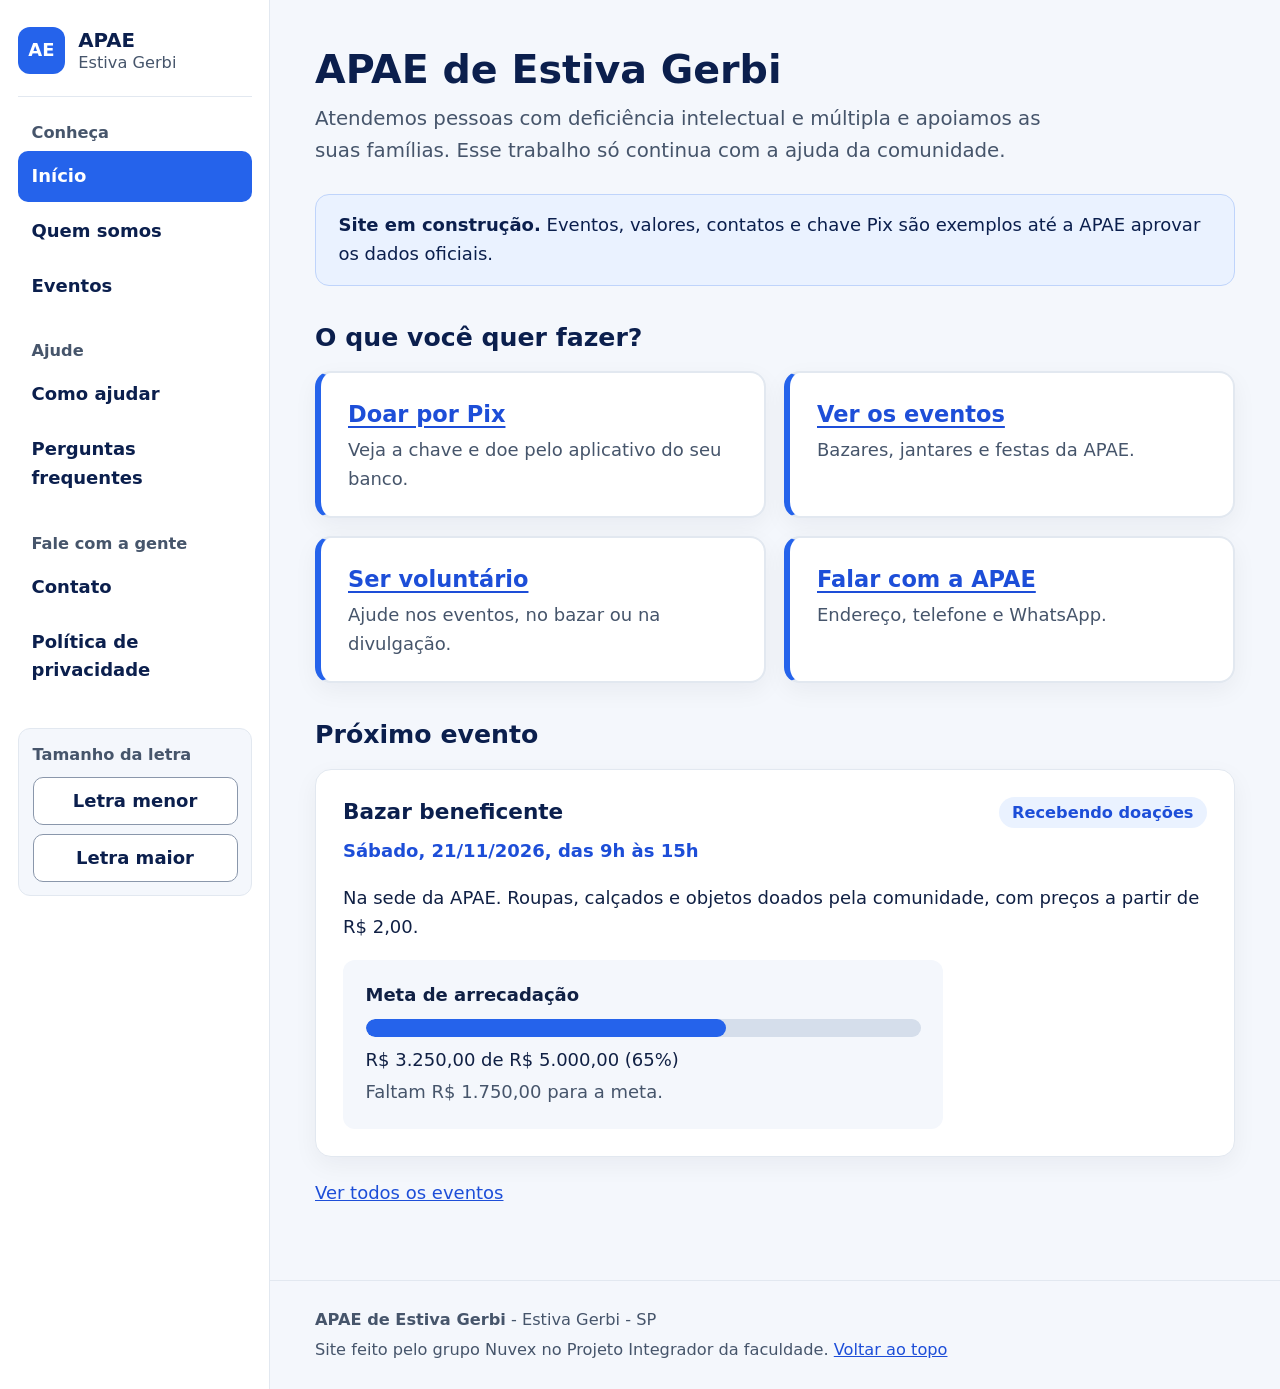
==== commit 45c53ea1: "fix: mantém os botões de letra na tela e tira a rolagem lateral no celular Também deixa os comentári" ====
--- a/index.html
+++ b/index.html
@@ -6,6 +6,7 @@
   <title>APAE Estiva Gerbi</title>
   <meta name="description" content="APAE de Estiva Gerbi: conheça o nosso trabalho, os próximos eventos e como ajudar.">
   <link rel="stylesheet" href="css/estilo.css">
+  <link rel="icon" href="img/favicon.svg" type="image/svg+xml">
 </head>
 <body id="topo">
   <a class="pular" href="#conteudo">Pular para o conteúdo</a>
@@ -38,7 +39,7 @@
           <li><a href="privacidade.html">Política de privacidade</a></li>
         </ul>
 
-        <!-- Só aparece se o JavaScript estiver funcionando -->
+        <!-- precisa do javascript -->
         <div class="letra" id="controle-letra" hidden>
           <p>Tamanho da letra</p>
           <div>
@@ -58,7 +59,7 @@
 
         <section>
           <h2>O que você quer fazer?</h2>
-          <!-- O cartão inteiro é o link: área grande para tocar no celular -->
+          <!-- o cartão todo é o link, mais fácil de tocar no celular -->
           <ul class="atalhos">
             <li>
               <a class="atalho" href="como-ajudar.html#pix">
--- a/css/estilo.css
+++ b/css/estilo.css
@@ -1,7 +1,4 @@
-/* Estilo do site da APAE.
-   Layout com barra lateral clara, cartões e banner, em tons de azul.
-   Público com muitos idosos e pessoas que usam pouco a internet:
-   letra grande, bom contraste, nada em maiúsculas e áreas grandes para tocar. */
+/* Estilo do site da APAE Estiva Gerbi */
 
 :root {
   --azul: #2563eb;
@@ -23,7 +20,7 @@
   --largura-lateral: 270px;
 }
 
-/* Sem isso, display: flex/block do CSS ganharia do atributo hidden */
+/* senão o display: flex de alguns elementos ignora o hidden */
 [hidden] {
   display: none !important;
 }
@@ -32,8 +29,7 @@
   box-sizing: border-box;
 }
 
-/* 112,5% = 18px. Os botões "Letra maior" e "Letra menor" mudam esse valor
-   e tudo o que está em rem acompanha */
+/* 112,5% = 18px. Os botões de letra mudam esse valor */
 html {
   font-size: 112.5%;
 }
@@ -77,13 +73,13 @@
   color: var(--marinho);
 }
 
-/* Contorno para quem navega pelo teclado (Tab) */
+/* foco do teclado */
 :focus-visible {
   outline: 3px solid var(--azul);
   outline-offset: 2px;
 }
 
-/* Link "Pular para o conteúdo": fica escondido até receber o foco do teclado */
+/* "Pular para o conteúdo" só aparece com Tab */
 .pular {
   position: absolute;
   left: -9999px;
@@ -99,10 +95,9 @@
   border-radius: 8px;
 }
 
-/* ---------- Estrutura: barra lateral + área principal ---------- */
-
-/* O fundo branco do lado esquerdo (com a linha da borda) faz a barra lateral
-   "continuar" até o fim da página, mesmo quando o conteúdo é mais comprido que a tela */
+/* Estrutura */
+
+/* fundo branco na esquerda para a barra lateral ir até o fim da página */
 .app {
   display: flex;
   min-height: 100vh;
@@ -121,14 +116,14 @@
   padding: 1.5rem 1rem;
 }
 
-/* Só fica parada na tela se a tela for alta o bastante para mostrar
-   o menu inteiro. Em notebook com tela baixa, ela rola junto com a página,
-   para os botões de letra nunca ficarem escondidos. */
-@media (min-width: 901px) and (min-height: 860px) {
+/* barra parada só em tela alta (com a letra padrão o menu ocupa uns 866px).
+   Com letra maior ela ganha rolagem própria */
+@media (min-width: 901px) and (min-height: 880px) {
   .barra-lateral {
     position: sticky;
     top: 0;
     height: 100vh;
+    overflow-y: auto;
   }
 
   .letra {
@@ -150,7 +145,7 @@
   padding: 2.5rem 2.5rem 3rem;
 }
 
-/* ---------- Barra lateral ---------- */
+/* Barra lateral */
 
 .barra-topo {
   display: flex;
@@ -228,13 +223,13 @@
   background: var(--azul-claro);
 }
 
-/* Página atual: azul cheio, fácil de ver onde a pessoa está */
+/* página atual */
 .menu a[aria-current="page"] {
   color: #fff;
   background: var(--azul);
 }
 
-/* Caixa do tamanho da letra, no pé da barra lateral */
+/* tamanho da letra */
 .letra {
   margin-top: 1.5rem;
   padding: 0.75rem;
@@ -280,7 +275,7 @@
   cursor: default;
 }
 
-/* Ícone de três linhas do botão Menu, feito só com CSS */
+/* ícone de três linhas do Menu */
 .icone-menu {
   display: inline-block;
   width: 1.1rem;
@@ -291,9 +286,8 @@
   box-shadow: 0 -6px 0 currentColor, 0 6px 0 currentColor;
 }
 
-/* Telas menores: a barra lateral vira uma barra no topo,
-   e o menu abre e fecha no botão "Menu".
-   A classe .js só existe se o JavaScript rodou; sem JS o menu fica sempre aberto. */
+/* Celular e tablet: a barra lateral vai para o topo e o menu abre no botão.
+   .js vem do principal.js, então sem JS o menu fica aberto */
 @media (max-width: 900px) {
   .app {
     flex-direction: column;
@@ -342,7 +336,7 @@
   }
 }
 
-/* ---------- Topo das páginas ---------- */
+/* Topo das páginas */
 
 .resumo {
   max-width: 760px;
@@ -351,7 +345,6 @@
   color: var(--texto-suave);
 }
 
-/* Banner informativo (aviso de site em construção) */
 .banner {
   margin: 0 0 1.5rem;
   padding: 0.9rem 1.25rem;
@@ -361,7 +354,7 @@
   border-radius: 14px;
 }
 
-/* ---------- Atalhos da página inicial ---------- */
+/* Atalhos da página inicial */
 
 .atalhos {
   display: grid;
@@ -409,7 +402,7 @@
   border-color: var(--azul);
 }
 
-/* ---------- Botões ---------- */
+/* Botões */
 
 .botao {
   display: inline-block;
@@ -431,7 +424,7 @@
   background: var(--azul-escuro);
 }
 
-/* ---------- Cartões ---------- */
+/* Cartões */
 
 .cartao {
   margin-bottom: 1.25rem;
@@ -468,9 +461,10 @@
   margin: 0;
 }
 
+/* min() deixa a coluna encolher no celular, senão aparece rolagem lateral */
 .grade {
   display: grid;
-  grid-template-columns: repeat(auto-fit, minmax(16rem, 1fr));
+  grid-template-columns: repeat(auto-fit, minmax(min(16rem, 100%), 1fr));
   gap: 1.25rem;
 }
 
@@ -480,7 +474,7 @@
 
 .duas-colunas {
   display: grid;
-  grid-template-columns: repeat(auto-fit, minmax(20rem, 1fr));
+  grid-template-columns: repeat(auto-fit, minmax(min(20rem, 100%), 1fr));
   gap: 0 1.25rem;
   align-items: start;
 }
@@ -493,7 +487,7 @@
   margin-top: 1.5rem;
 }
 
-/* Selos de situação: só para estados (recebendo doações, meta atingida, em breve) */
+/* selos dos eventos */
 .selo {
   display: inline-block;
   padding: 0.15rem 0.75rem;
@@ -514,7 +508,7 @@
   background: #eef1f6;
 }
 
-/* ---------- Eventos e barra de meta ---------- */
+/* Eventos e barra de meta */
 
 .evento-data {
   margin: 0 0 0.5rem;
@@ -549,7 +543,7 @@
   overflow: hidden;
 }
 
-/* A barra precisa de regras separadas para Chrome/Edge (webkit) e Firefox (moz) */
+/* Chrome/Edge usam -webkit e o Firefox usa -moz */
 .meta progress::-webkit-progress-bar {
   background: #d5deeb;
 }
@@ -581,7 +575,7 @@
   color: var(--verde);
 }
 
-/* ---------- Como ajudar ---------- */
+/* Como ajudar */
 
 .chave {
   display: inline-block;
@@ -599,6 +593,10 @@
   color: var(--verde);
 }
 
+.aviso-erro {
+  color: var(--vermelho);
+}
+
 .resultado {
   font-size: 1.1rem;
   font-weight: bold;
@@ -609,7 +607,7 @@
   color: var(--texto-suave);
 }
 
-/* ---------- Formulários ---------- */
+/* Formulários */
 
 .formulario {
   display: grid;
@@ -646,7 +644,7 @@
   border-radius: 10px;
 }
 
-/* Caixas de marcar grandes e com o texto clicável */
+/* caixas de marcar maiores */
 .campo .opcao {
   display: flex;
   align-items: center;
@@ -675,7 +673,7 @@
   display: none;
 }
 
-/* ---------- Perguntas frequentes ---------- */
+/* Perguntas frequentes */
 
 .lista-perguntas {
   padding: 0.5rem 1.5rem;
@@ -700,7 +698,7 @@
   margin: 0 0 1rem;
 }
 
-/* ---------- Contato ---------- */
+/* Contato */
 
 .contatos dt {
   margin-top: 0.75rem;
@@ -711,7 +709,7 @@
   margin: 0;
 }
 
-/* ---------- Rodapé ---------- */
+/* Rodapé */
 
 .rodape {
   padding: 1.25rem 2.5rem;
